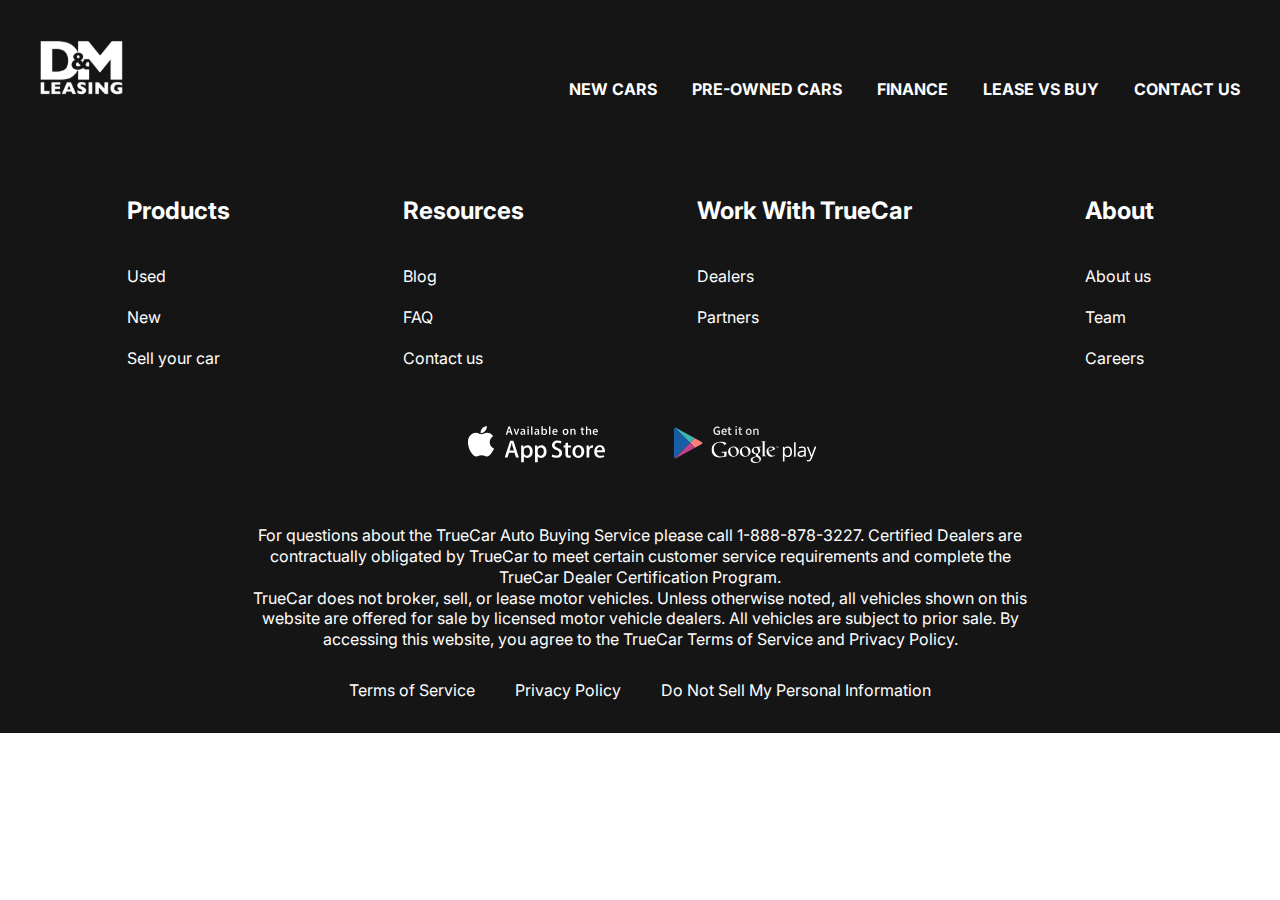
==== contacts.html @ 6f1bb2d2 "1" ====
<!DOCTYPE html>
<html lang="en">
<head>
  <meta charset="UTF-8">
  <meta http-equiv="X-UA-Compatible" content="IE=edge">
  <meta name="viewport" content="width=device-width, initial-scale=1.0">
  <title>Lease Car</title>
  <link rel="preconnect" href="https://fonts.googleapis.com">
<link rel="preconnect" href="https://fonts.gstatic.com" crossorigin>
<link href="https://fonts.googleapis.com/css2?family=Inter:wght@400;700&display=swap" rel="stylesheet">
  <link rel="stylesheet" href="/css/styles.css">
</head>
<body>

  <div class="wrapper">

    <header class="header">
      <div class="container">
        <div class="header__inner">
          <a href="#" class="logo">
            <img src="/images/logo.svg" alt="" class="logo__img">
          </a>
          <nav class="menu">
            <ul class="menu__list">
              <li class="menu__list-item"><a href="#" class="menu__list-link">NEW CARS</a></li>
              <li class="menu__list-item"><a href="#" class="menu__list-link">PRE-OWNED CARS</a></li>
              <li class="menu__list-item"><a href="#" class="menu__list-link">FINANCE</a></li>
              <li class="menu__list-item"><a href="#" class="menu__list-link">LEASE VS BUY</a></li>
              <li class="menu__list-item"><a href="#" class="menu__list-link">CONTACT US</a></li>
            </ul>
          </nav>
        </div>
      </div>
    </header>

    <main class="main">

    </main>

    <footer class="footer">
      <div class="container">
        <nav class="footer__menu">
          <ul class="footer__menu-list">
            <li class="footer__menu-item"><p class="footer__menu-title">Products</p></li>
            <li class="footer__menu-item"><a href="#" class="footer__menu-link">Used</a></li>
            <li class="footer__menu-item"><a href="#" class="footer__menu-link">New</a></li>
            <li class="footer__menu-item"><a href="#" class="footer__menu-link">Sell your car</a></li>
          </ul>
          <ul class="footer__menu-list">
            <li class="footer__menu-item"><p class="footer__menu-title">Resources</p></li>
            <li class="footer__menu-item"><a href="#" class="footer__menu-link">Blog</a></li>
            <li class="footer__menu-item"><a href="#" class="footer__menu-link">FAQ</a></li>
            <li class="footer__menu-item"><a href="#" class="footer__menu-link">Contact us</a></li>
          </ul>
          <ul class="footer__menu-list">
            <li class="footer__menu-item"><p class="footer__menu-title">Work With TrueCar</p></li>
            <li class="footer__menu-item"><a href="#" class="footer__menu-link">Dealers</a></li>
            <li class="footer__menu-item"><a href="#" class="footer__menu-link">Partners</a></li>
          </ul>
          <ul class="footer__menu-list">
            <li class="footer__menu-item"><p class="footer__menu-title">About</p></li>
            <li class="footer__menu-item"><a href="#" class="footer__menu-link">About us</a></li>
            <li class="footer__menu-item"><a href="#" class="footer__menu-link">Team</a></li>
            <li class="footer__menu-item"><a href="#" class="footer__menu-link">Careers</a></li>
          </ul> 
        </nav>
        <ul class="app">
          <li class="app__item">
            <a href="" class="app__item-link">
              <img class="app__item-img" src="/images/appstore.svg" alt="">
            </a>
          </li>
          <li class="app__item">
            <a href="" class="app__item-link">
              <img class="app__item-img" src="/images/googleplay.svg" alt="">
            </a>
          </li>
        </ul>
        <div class="footer__copy">
          <p class="footer__copy-text">
            For questions about the TrueCar Auto Buying Service please call 1-888-878-3227.
Certified Dealers are contractually obligated by TrueCar to meet certain customer service requirements and complete the TrueCar Dealer Certification Program.
          </p>
          <p class="footer__copy-text">
            TrueCar does not broker, sell, or lease motor vehicles. Unless otherwise noted, all vehicles shown on this website are offered for sale by licensed motor vehicle dealers. All vehicles are subject to prior sale. By accessing this website, you agree to the TrueCar Terms of Service and Privacy Policy.
          </p>
        </div>
        <nav class="copy__nav">
          <ul class="copy__nav-list">
            <li class="copy__nav-item"><a href="#" class="copy__nav-link">Terms of Service</a></li>
            <li class="copy__nav-item"><a href="#" class="copy__nav-link">Privacy Policy</a></li>
            <li class="copy__nav-item"><a href="#" class="copy__nav-link">Do Not Sell My Personal Information</a></li>
          </ul>
        </nav>
      </div>
    </footer>

  </div>

</body>
</html>
---- css/styles.css ----
html{
   box-sizing: border-box;
}

*, *::after, *::before {
   box-sizing: inherit;
   margin: 0;
   padding: 0;
}

html,
body{
   height: 100%;
}

ul{
   list-style: none;
}

a{
   text-decoration: none;
   color: inherit;
}

.wrapper{
   max-height: 100%;
   display: flex;
   flex-direction: column;
}

.container{
   max-width: 1220px;
   margin: 0 auto;
   padding: 0 10px;
}

body{
   font-family: 'Inter', sans-serif;
   font-size: 16px;
   font-weight: 400;
   line-height: 1.3;
}

.section-title{
   margin-bottom: 50px;
   font-size: 48px;
   font-weight: 700;
   text-align: center;
}

.header{
   background-color: #151515;
}
.header-main{
border-color: transparent;
position: absolute;
z-index: 5;
left: 0;
right: 0;
}

.header__inner{
   padding-top: 40px;
   padding-bottom: 45px;
   display: flex;
   justify-content: space-between;
   align-items: flex-end;
}

.menu__list{
   display: flex;
   gap: 35px;
}

.menu__list-link{
   color: #fff;
   text-transform: uppercase;
   font-weight: 700;
}

.footer{
   background-color: #151515;
   padding: 50px 0 32px;
   color: #fff;
}

.footer__menu{
   display: flex;
   justify-content: space-around;
   margin-bottom: 50px;
}

.footer__menu-list{
   max-width: 250px;
}

.footer__menu-title{
font-size: 24px;
font-weight: 700;
padding-bottom: 20px;
}

.footer__menu-item + .footer__menu-item{
padding-top: 20px;
}

.app{
   display: flex;
   justify-content: center;
   gap: 40px;
   margin-bottom: 52px;
}

.footer__copy{
   max-width: 800px;
   margin: 0 auto 30px;
   text-align: center;
}

.copy__nav-list{
   display: flex;
   justify-content: center;
   gap: 40px;
}

.main{
   flex-grow: 1;
}

.top{
color: #fff;
text-align: center;
padding-top: 250px;
padding-bottom: 50px;
position: absolute;
z-index: 5;
left: 0;
right: 0;
}

.title{
   padding-bottom: 40px;
   font-size: 96px;
   font-weight: 700;
}

.top__link{
   background-color: #151515;
   padding: 23px;
   max-width: 430px;
   width: 100%;
   display: inline-block;
   text-transform: uppercase;
   font-size: 36px;
   font-weight: 700;
}

.swiper-slide{
   background-repeat: no-repeat;
   background-size: cover;
   background-position: center;
   height: 100vh;
}

.swiper::after{
   content: '';
   background: rgba(21,21,21,.4);
   position: absolute;
   z-index: 5;
   top: 0;
   right: 0;
   bottom: 0;
   left: 0;
}

.swiper-pagination-bullet{
   width: 120px;
   height: 3px;
   background-color: #151515;
   border-radius: 0;
   opacity: 1;
}

.swiper-pagination-horizontal.swiper-pagination-bullets .swiper-pagination-bullet{
   margin: 0 15px;
}

.swiper-pagination-bullets.swiper-pagination-horizontal{
   bottom: 50px;
}

.swiper-pagination-bullet-active{
   height: 6px;
   background-color: #fff;
}

.why-lease{
   padding: 150px 0;
}

.why-lease__list{
   display: grid;
   grid-template-columns: repeat(4, 1fr);
   gap: 40px;
   text-align: center;
}

.why-lease__item-img{
   margin-bottom: 30px;
}

.why-lease__item-title{
   margin-bottom: 30px;
   font-size: 24px;
   font-weight: 700;
}

.why-lease__item-text{
   text-align: left;
}

.how-does{
   padding-bottom: 150px;
}

.how-does__inner{
   max-width: 600px;
   margin: 0 auto;
}

.how-does-title{
   font-size: 24px;
   font-weight: 700;
   padding-top: 50px;
}

.how-does__list{
   padding: 50px 0 70px;
   counter-reset: myCounter;
}

.how-does__list-item{
   list-style-type: none;
   width: 270px;
   position: relative;
   margin-left: auto;
   box-sizing: content-box;
   padding: 19px 0 19px 240px;
   min-height: 63px;
}

.how-does__list-item+.how-does__list-item{
   margin-top: 40px;
}

.how-does__list-item::before{
   counter-increment: myCounter;
   content: counter(myCounter);
   display: flex;
   background-color: #0066ff;
   font-size: 48px;
   font-weight: 700;
   width: 100px;
   height: 100px;
   justify-content: center;
   align-items: center;
   border-radius: 50%;
   color: #fff;
   position: absolute;
   left: 0;
}

.video{
   padding-bottom: 150px;
}

.vido__title{
   margin-bottom: 20px;
}

.video__text{
   font-size: 24px;
   font-weight: 700;
   color: #151515;
   margin-bottom: 50px;
   text-align: center;
}

.video__content{
   margin: 0 auto;
   display: block;
}

.important{
   margin-bottom: 150px;
   
}

.important__title{
   margin-bottom: 20px;
}

.important__text{
   max-width: 580px;
   margin: 0 auto 50px;
}

.important__list{
   display: grid;
   grid-template-columns: repeat(4, 1fr);
}

.important__item-img{
   margin-bottom: 20px;
}
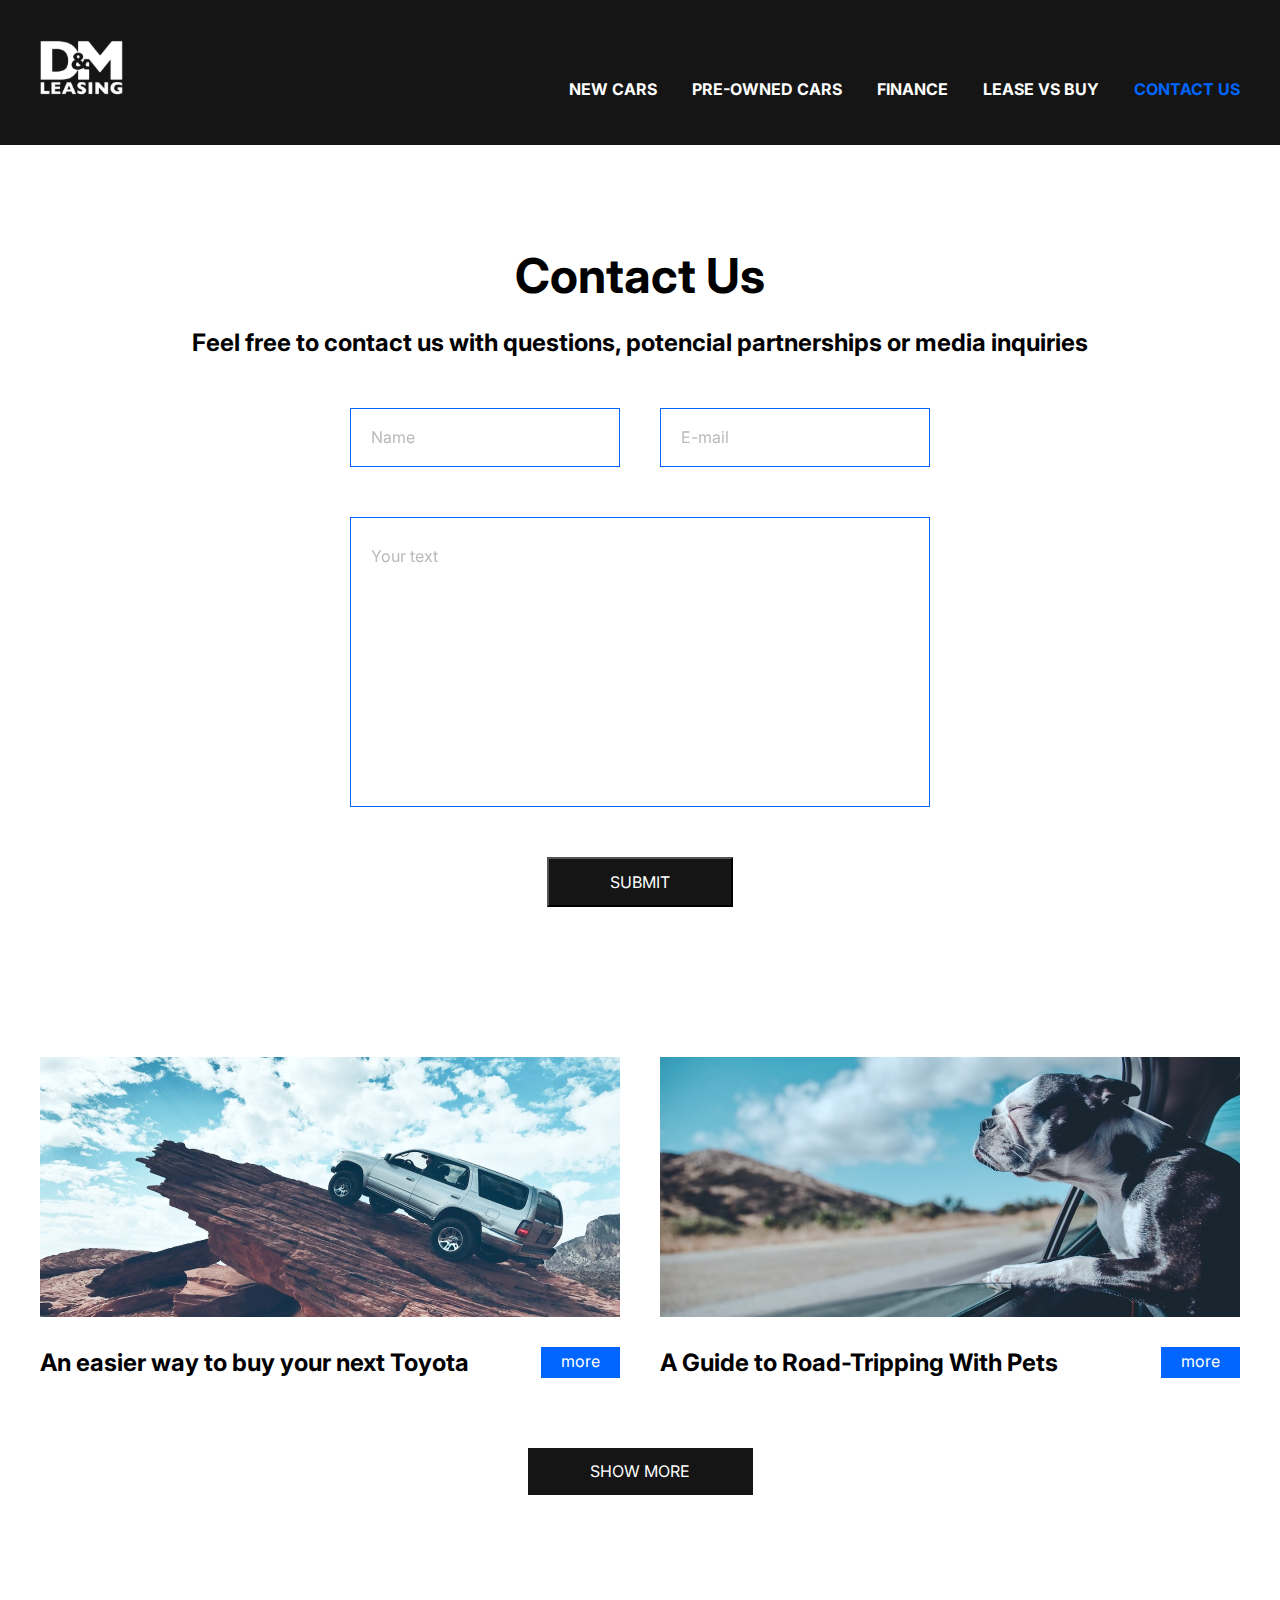
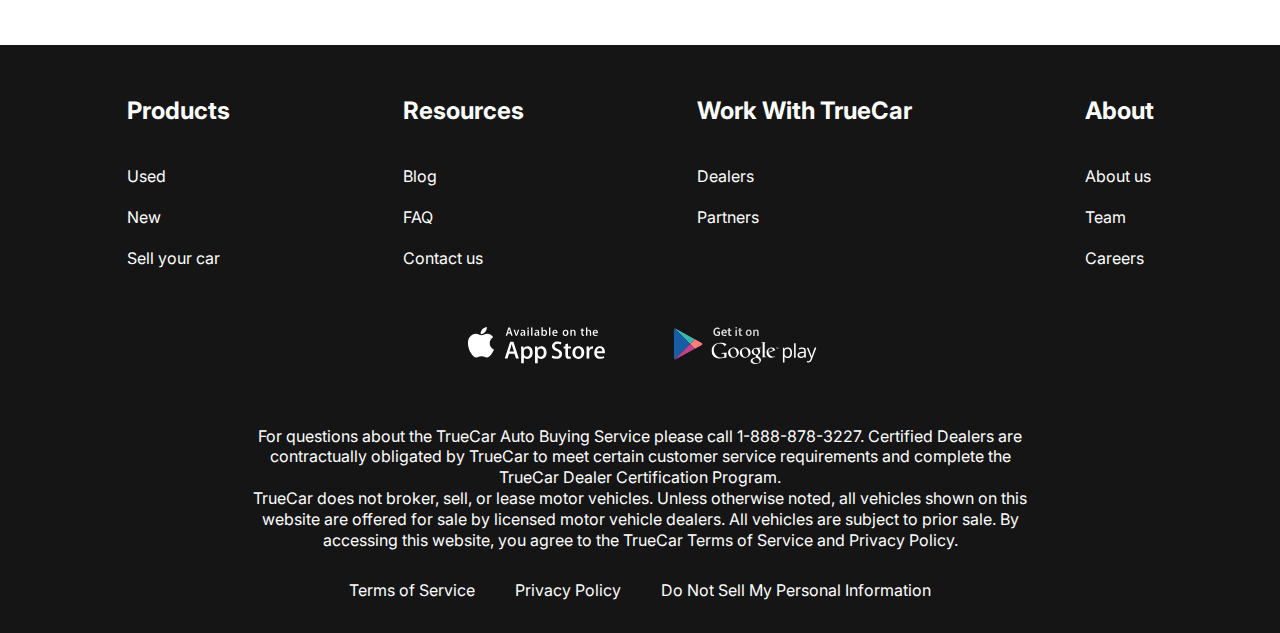
==== commit cb9c9e45: "add pages" ====
--- a/contacts.html
+++ b/contacts.html
@@ -8,7 +8,7 @@
   <link rel="preconnect" href="https://fonts.googleapis.com">
 <link rel="preconnect" href="https://fonts.gstatic.com" crossorigin>
 <link href="https://fonts.googleapis.com/css2?family=Inter:wght@400;700&display=swap" rel="stylesheet">
-  <link rel="stylesheet" href="/css/styles.css">
+  <link rel="stylesheet" href="./css/styles.css">
 </head>
 <body>
 
@@ -17,16 +17,16 @@
     <header class="header">
       <div class="container">
         <div class="header__inner">
-          <a href="#" class="logo">
+          <a href="./index.html" class="logo">
             <img src="/images/logo.svg" alt="" class="logo__img">
           </a>
           <nav class="menu">
             <ul class="menu__list">
-              <li class="menu__list-item"><a href="#" class="menu__list-link">NEW CARS</a></li>
+              <li class="menu__list-item"><a href="./new-cars.html" class="menu__list-link">NEW CARS</a></li>
               <li class="menu__list-item"><a href="#" class="menu__list-link">PRE-OWNED CARS</a></li>
               <li class="menu__list-item"><a href="#" class="menu__list-link">FINANCE</a></li>
               <li class="menu__list-item"><a href="#" class="menu__list-link">LEASE VS BUY</a></li>
-              <li class="menu__list-item"><a href="#" class="menu__list-link">CONTACT US</a></li>
+              <li class="menu__list-item"><a href="./contacts.html" class="menu__list-link menu__list-link--active">CONTACT US</a></li>
             </ul>
           </nav>
         </div>
@@ -34,7 +34,41 @@
     </header>
 
     <main class="main">
+      <section class="contacts">
+        <div class="container">
+          <h2 class="section-title contacts__title">
+            Contact Us
+          </h2>
+          <p class="contacts__text">
+            Feel free to contact us with questions, potencial partnerships or media inquiries
+          </p>
+          <form action="#" class="form">
+            <input type="text" class="form__input" placeholder="Name">
+            <input type="email" class="form__input" placeholder="E-mail">
+            <textarea class="form__textarea" placeholder="Your text"></textarea>
+            <button class="form__btn" type="submit">SUBMIT</button>
+          </form>
+        </div>
+      </section>
 
+      <section class="blog">
+        <div class="container">
+          <ul class="blog__art">
+            <li class="blog__item">
+              <img class="blog__item-img" src="./images/articles-1.jpg" alt="">
+              <h4 class="blog__item-title">An easier way to buy your next Toyota</h4>
+              <a class="blog__item-link" href="">more</a>
+            </li>
+            <li class="blog__item">
+              <img class="blog__item-img" src="./images/articles-2.jpg" alt="">
+              <h4 class="blog__item-title">A Guide to Road-Tripping With Pets</h4>
+              <a class="blog__item-link" href="">more</a>
+            </li>
+          </ul>
+          <a class="showmore-link" href="">SHOW MORE</a>
+        </div>
+        
+      </section>
     </main>
 
     <footer class="footer">
@@ -96,6 +130,6 @@
     </footer>
 
   </div>
-
+  <script src="js/main.js"></script>
 </body>
 </html>--- a/css/styles.css
+++ b/css/styles.css
@@ -54,7 +54,7 @@
 .header-main{
 border-color: transparent;
 position: absolute;
-z-index: 5;
+z-index: 10;
 left: 0;
 right: 0;
 }
@@ -78,6 +78,9 @@
    font-weight: 700;
 }
 
+.menu__list-link--active{
+   color: #0066ff;
+}
 .footer{
    background-color: #151515;
    padding: 50px 0 32px;
@@ -274,7 +277,7 @@
    padding-bottom: 150px;
 }
 
-.vido__title{
+.video__title{
    margin-bottom: 20px;
 }
 
@@ -313,3 +316,201 @@
 .important__item-img{
    margin-bottom: 20px;
 }
+
+.contacts{
+   padding: 100px 0px 150px;
+}
+
+.contacts__title{
+   margin-bottom: 20px;
+}
+
+.contacts__text{
+   margin-bottom: 50px;
+   font-weight: 700;
+   font-size: 24px;
+   text-align: center;
+   padding: 0 100px;
+}
+
+.form{
+   max-width: 580px;
+   margin: 0 auto;
+   display: flex;
+   justify-content: space-between;
+   flex-wrap: wrap;
+}
+
+.form__textarea{
+   width: 100%;
+}
+
+.form__input{
+   width: 270px;
+   padding: 18px 20px;
+   display: inline-block;
+   border: 1px solid #0066ff;
+   margin-bottom: 50px;
+   font-family: 'Inter', sans-serif;
+   font-size: 16px;
+   font-weight: 400;
+   line-height: 1.3;
+   color: #000;
+}
+.form__input::placeholder,
+.form__textarea::placeholder{
+   font-family: 'Inter', sans-serif;
+   font-size: 16px;
+   font-weight: 400;
+   line-height: 1.3;
+   opacity: 0.5;
+}
+
+.form__textarea{
+   width: 100%; 
+   height: 290px;
+   resize: none;
+   padding: 28px 20px;
+   font-family: 'Inter', sans-serif;
+   font-size: 16px;
+   font-weight: 400;
+   line-height: 1.3;
+   color: #000;
+   border: 1px solid #0066ff;
+   margin-bottom: 50px;
+}
+
+.form__btn{
+   text-transform: uppercase;
+   background-color: #151515;
+   color: #fff;
+   font-family: 'Inter', sans-serif;
+   font-size: 16px;
+   font-weight: 400;
+   padding: 13px 61px;
+   margin: 0 auto;
+   cursor: pointer;
+}
+
+.blog{
+   margin-bottom: 150px;
+}
+
+.blog__art{
+   display: grid;
+   grid-template-columns: repeat(2, 1fr);
+   gap: 40px;
+   margin-bottom: 70px;
+}
+
+.blog__item{
+   max-width: 580px;
+   display: flex;
+   flex-wrap: wrap;
+   justify-content: space-between;
+}
+
+.blog__item-img{
+   margin-bottom: 30px;
+   width: 100%;
+}
+.blog__item-title{
+   flex-basis: 446px;
+   font-size: 24px;
+   font-weight: 700;
+}
+
+.blog__item-link{
+   color: #fff;
+   background-color: #0066ff;
+   padding: 4px 20px;
+}
+
+.showmore-link{
+   text-transform: uppercase;
+   background-color: #151515;
+   padding: 13px;
+   color: #fff;
+   width: 225px;
+   margin: 0 auto;
+   text-align: center;
+   display: block;
+}
+
+.choose{
+   padding: 100px 0 150px;
+}
+
+.tabs__btn{
+   padding: 0 150px;
+   display: flex;
+   justify-content: space-between;
+   gap: 80px;
+   padding-bottom: 100px;  
+}
+
+.tabs__btn-item{
+   font-size: 24px;
+   font-weight: 700;
+   cursor: pointer;
+   border: none;
+   background-color: transparent;
+   padding: 0;
+}
+
+.tabs__btn-item--active{
+   color: #0066ff;
+}
+
+.tabs__content{
+   margin-bottom: 70px;
+}
+
+.tabs__content-item{
+   display: none;
+   grid-template-columns: repeat(4, 1fr);
+   gap: 100px 40px;
+}
+
+.tabs__content-item.tabs__content-item--active{
+   display: grid;
+}
+
+.card{
+   text-align: center;
+}
+
+.card__content{
+   padding: 0 5px;
+   border: 1px solid #0066ff;
+   border-top: 0;
+}
+
+.card__img{
+   display: block;
+}
+
+.card__title{
+   padding-top: 20px;
+   font-size: 24px;
+   font-weight: 700;
+   margin-bottom: 20px;
+}
+
+.card__text{
+   margin-bottom: 20px;
+}
+
+.card__price{
+   margin-bottom: 20px;
+   font-size: 24px;
+   font-weight: 700;
+}
+
+.card__link{
+   display: block;
+   color: #0066ff;
+   border: 1px solid #0066ff;
+   border-top: 0;
+}
+
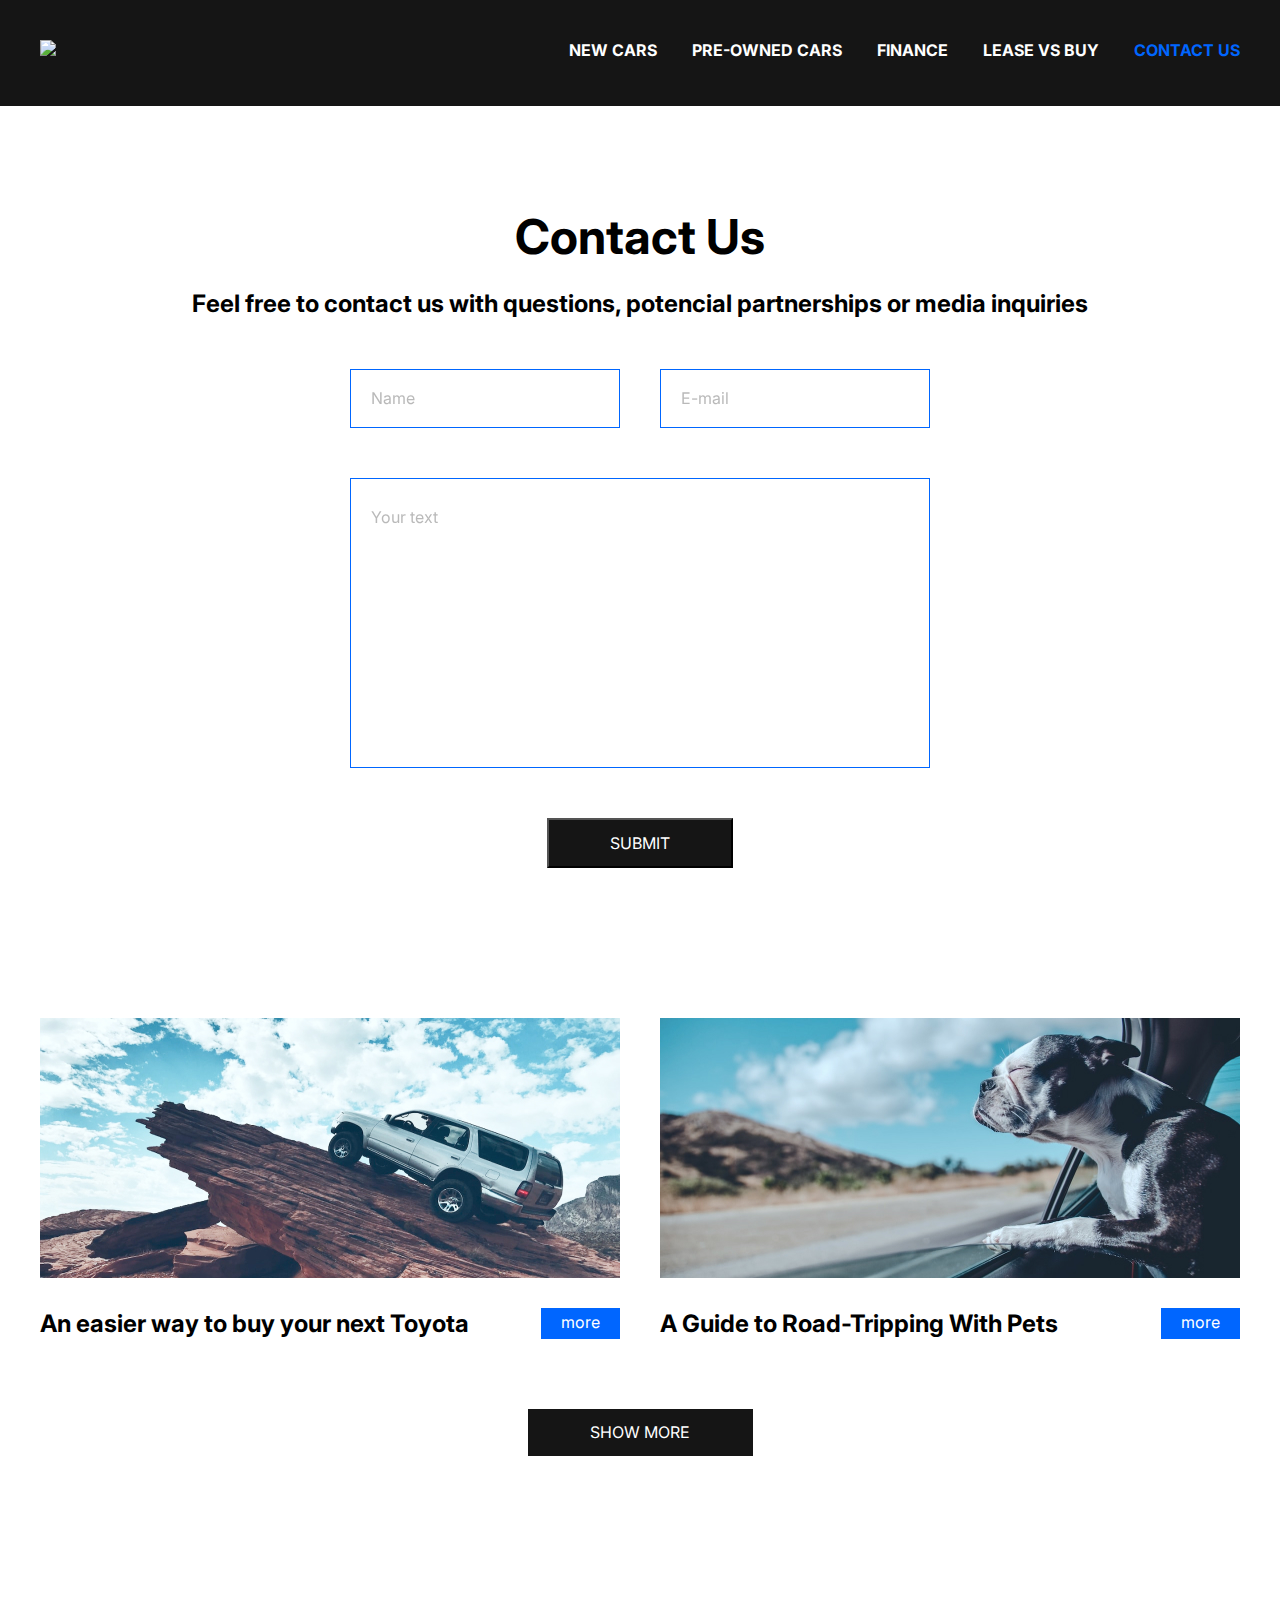
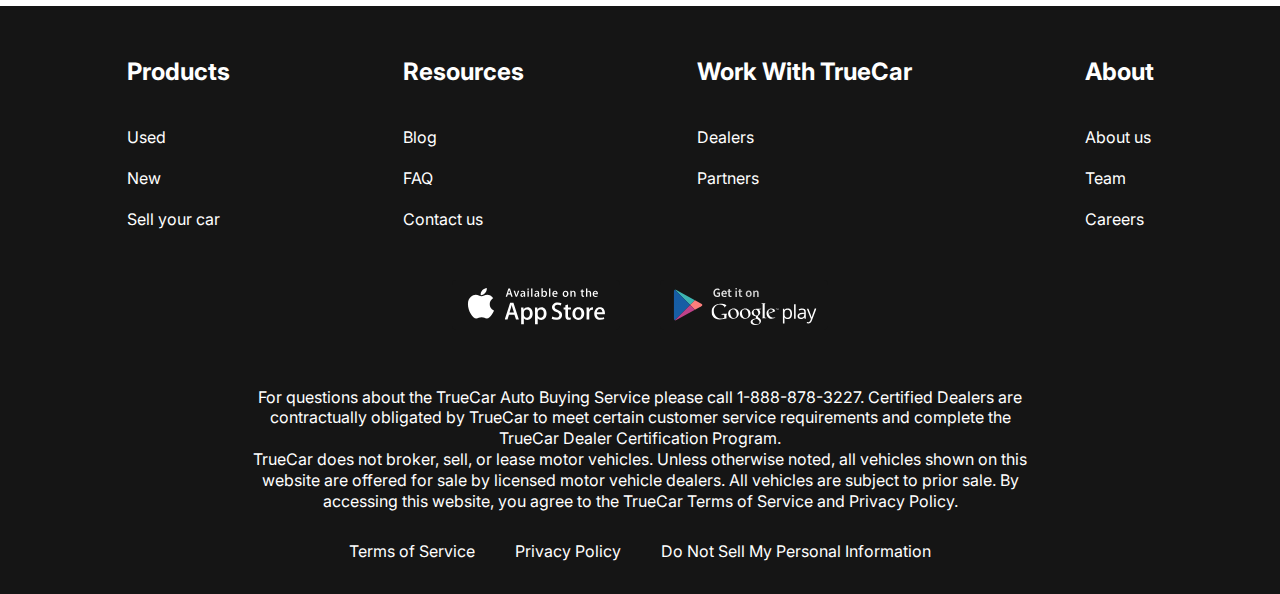
==== commit 2ccf8c32: "logo fix" ====
--- a/contacts.html
+++ b/contacts.html
@@ -18,7 +18,7 @@
       <div class="container">
         <div class="header__inner">
           <a href="./index.html" class="logo">
-            <img src="/images/logo.svg" alt="" class="logo__img">
+            <img src="./images/logo.svg alt=" class="logo__img">
           </a>
           <nav class="menu">
             <ul class="menu__list">
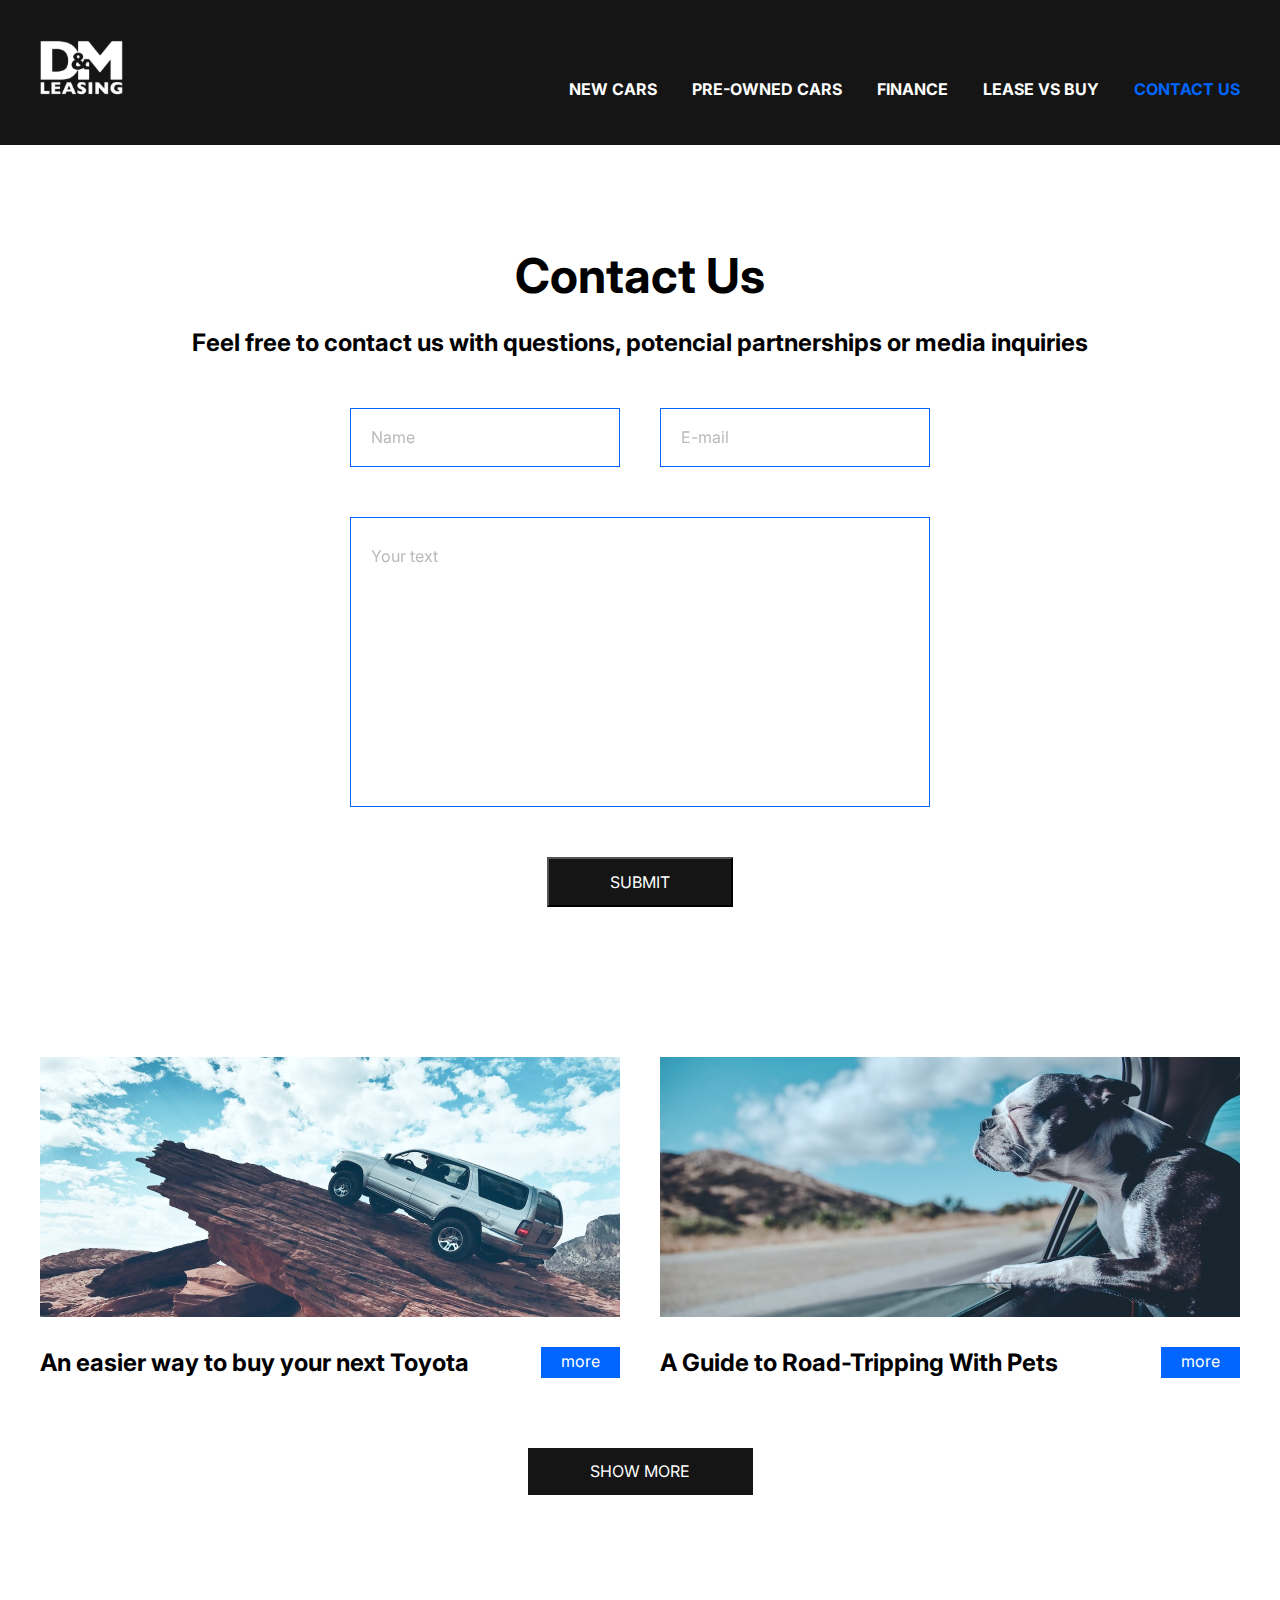
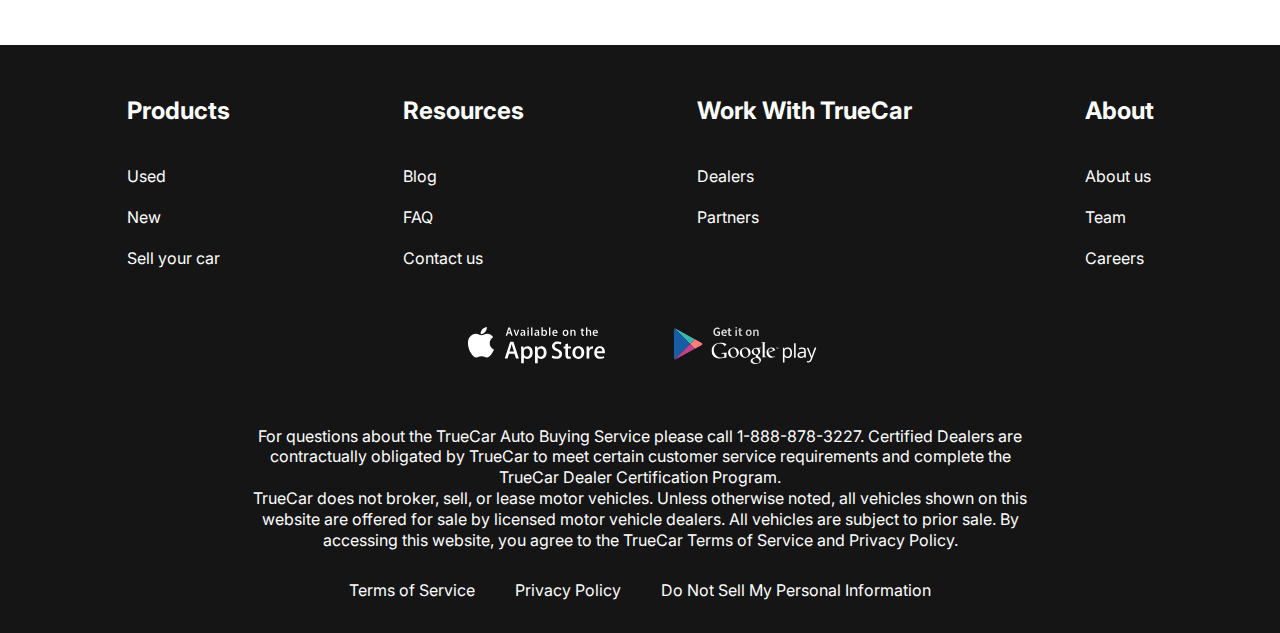
==== commit 69e7a85f: "logo fix" ====
--- a/contacts.html
+++ b/contacts.html
@@ -18,7 +18,7 @@
       <div class="container">
         <div class="header__inner">
           <a href="./index.html" class="logo">
-            <img src="./images/logo.svg alt=" class="logo__img">
+            <img src="./images/logo.svg" alt="" class="logo__img">
           </a>
           <nav class="menu">
             <ul class="menu__list">
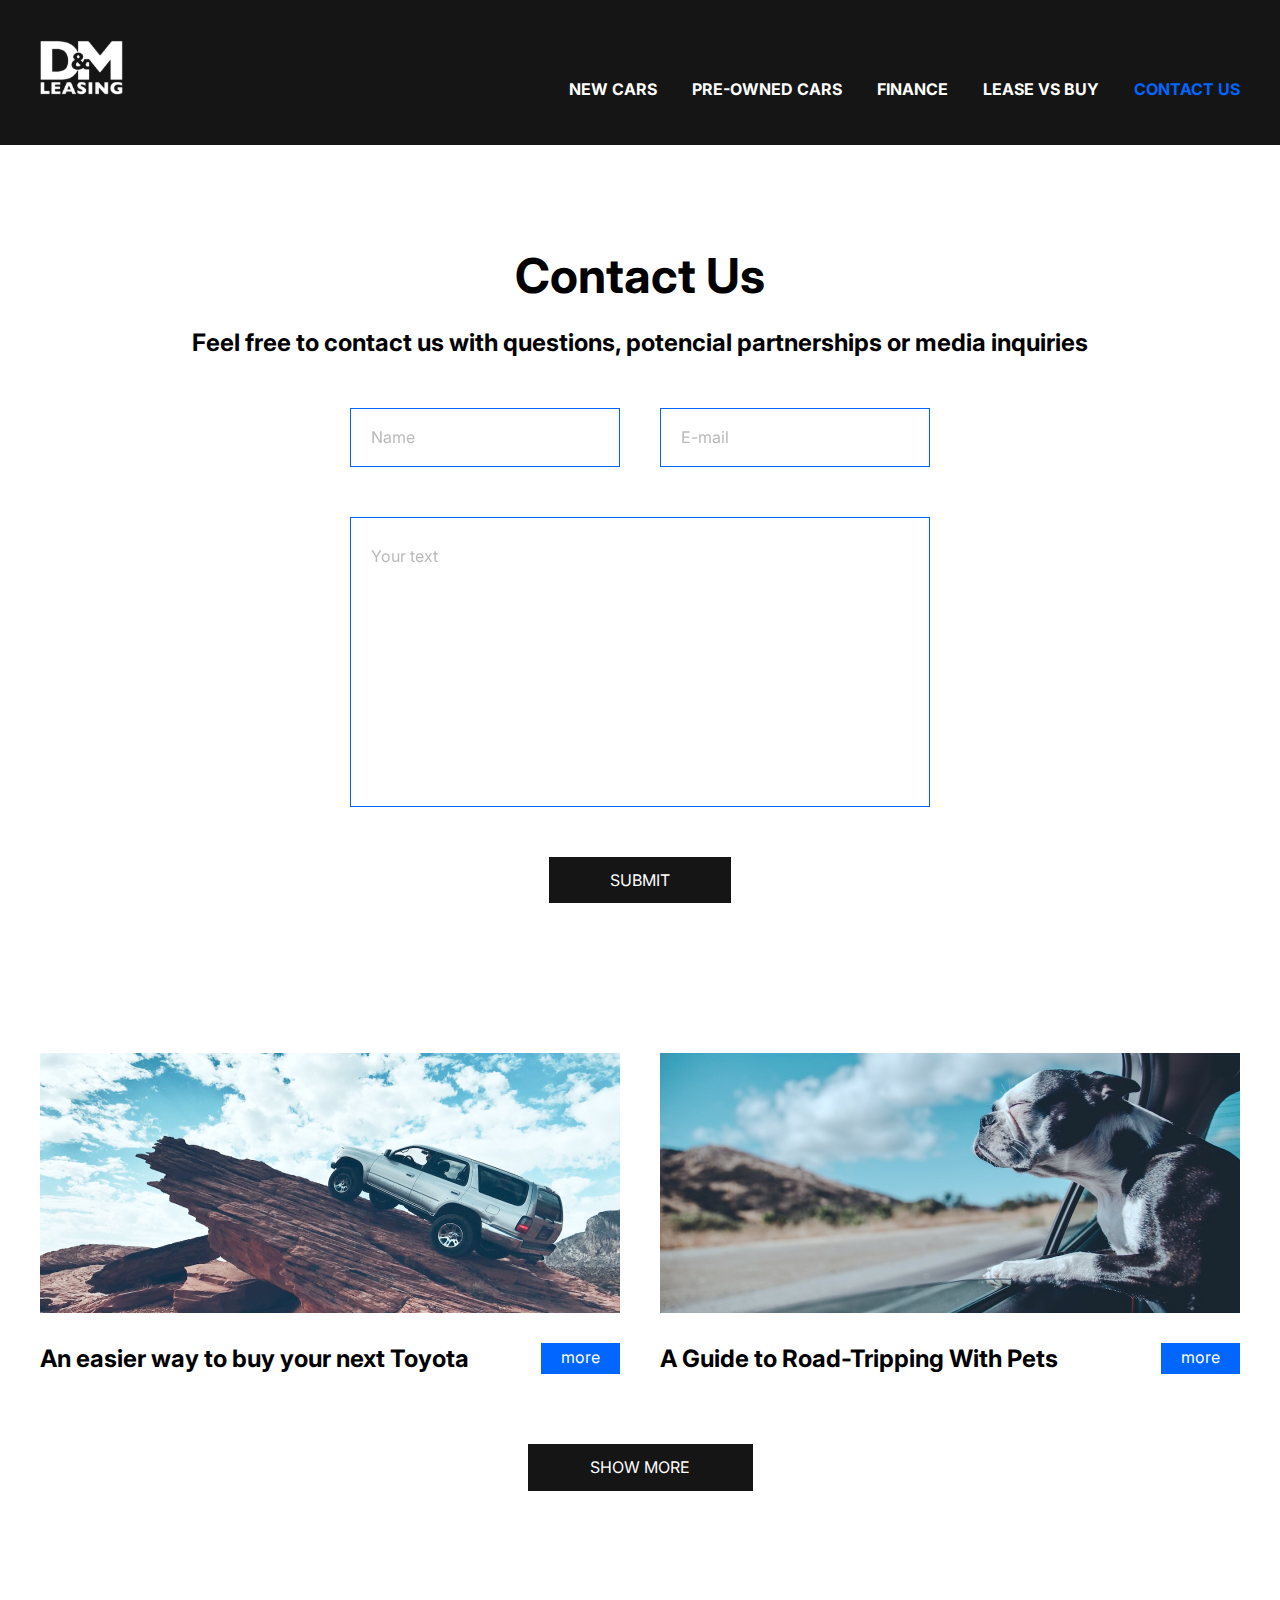
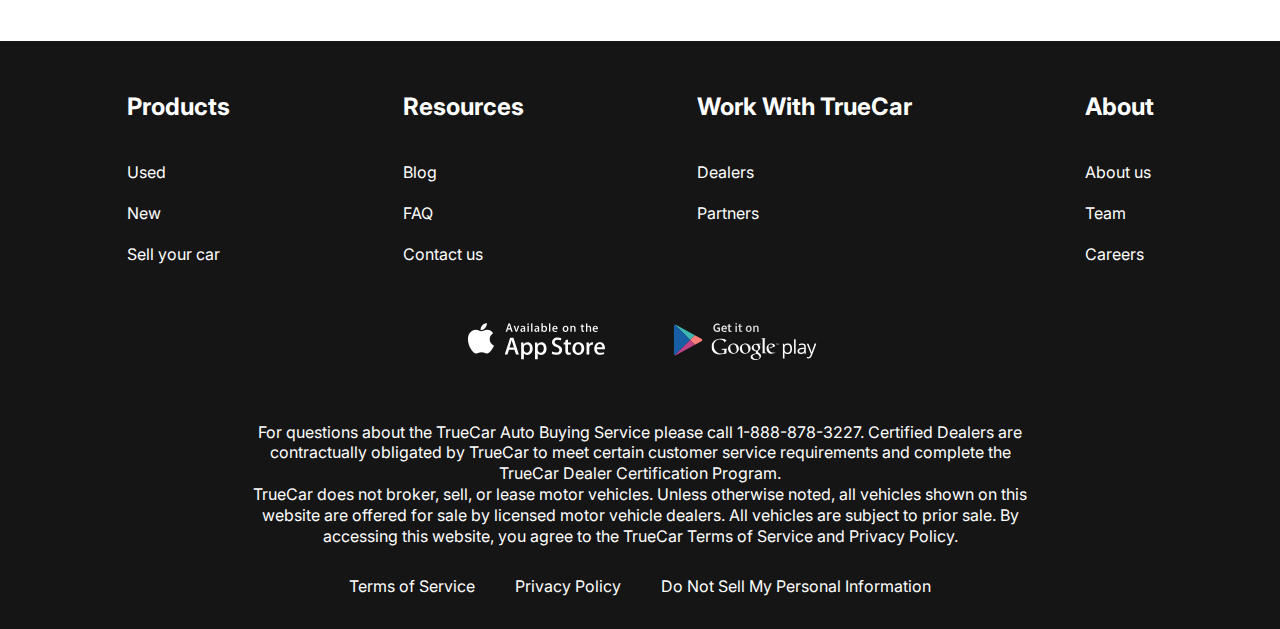
==== commit 29323248: "adaptive" ====
--- a/contacts.html
+++ b/contacts.html
@@ -21,6 +21,11 @@
             <img src="./images/logo.svg" alt="" class="logo__img">
           </a>
           <nav class="menu">
+            <button class="menu__btn">
+              <span></span>
+              <span></span>
+              <span></span>
+            </button>
             <ul class="menu__list">
               <li class="menu__list-item"><a href="./new-cars.html" class="menu__list-link">NEW CARS</a></li>
               <li class="menu__list-item"><a href="#" class="menu__list-link">PRE-OWNED CARS</a></li>
@@ -101,12 +106,12 @@
         <ul class="app">
           <li class="app__item">
             <a href="" class="app__item-link">
-              <img class="app__item-img" src="/images/appstore.svg" alt="">
+              <img class="app__item-img" src="./images/appstore.svg" alt="">
             </a>
           </li>
           <li class="app__item">
             <a href="" class="app__item-link">
-              <img class="app__item-img" src="/images/googleplay.svg" alt="">
+              <img class="app__item-img" src="./images/googleplay.svg" alt="">
             </a>
           </li>
         </ul>
--- a/css/styles.css
+++ b/css/styles.css
@@ -271,6 +271,7 @@
    color: #fff;
    position: absolute;
    left: 0;
+   top: 0;
 }
 
 .video{
@@ -390,6 +391,7 @@
    padding: 13px 61px;
    margin: 0 auto;
    cursor: pointer;
+   border: none;
 }
 
 .blog{
@@ -442,11 +444,10 @@
 }
 
 .tabs__btn{
-   padding: 0 150px;
+   padding: 0 150px 100px;
    display: flex;
    justify-content: space-between;
-   gap: 80px;
-   padding-bottom: 100px;  
+   gap: 80px; 
 }
 
 .tabs__btn-item{
@@ -488,6 +489,7 @@
 
 .card__img{
    display: block;
+   width: 100%;
 }
 
 .card__title{
@@ -514,3 +516,211 @@
    border-top: 0;
 }
 
+
+.menu__btn{
+   width: 30px;
+   height: 20px;
+   display: flex;
+   flex-direction: column;
+   justify-content: space-between;
+   padding: 0;border: none;
+   background-color: transparent;
+   cursor: pointer;
+   display: none;
+}
+
+.menu__btn span{
+   height: 2px;
+   background-color: #fff;
+   width: 100%;
+}
+
+@media (max-width: 1180px) {
+  .important__list{
+   gap: 30px 20px;
+  }
+  .important__item-img{
+   width: 100%;
+  } 
+  .tabs__content-item{
+   grid-template-columns: repeat(3,1fr);
+  }
+}
+
+@media (max-width: 1040px){
+   .video__content{
+      width: 100%;
+   }
+   .tabs__btn{
+      padding: 0 50px 50px;
+      gap: 20px;
+   }
+}
+@media (max-width: 911px){
+   .title{font-size: 80px;}
+}
+@media (max-width: 860px) {
+   .menu__btn{
+      display: flex;
+   }
+   .menu__btn,
+   .logo{
+      position: relative;
+      z-index: 10;
+   }
+   .menu__list{
+      position: absolute;
+      background-color: #151515;
+      z-index: 5;
+      flex-direction: column;
+      padding-top: 200px;
+      height: 100vh;
+      top: 0;
+      left: 0;
+      right: 0;
+      bottom: 0;
+      align-items: center;
+      transform: translateY(-100%);
+      transition: transform .3s ease;
+   }
+   .menu__list.menu__list--actve{
+      transform: translateY(0%);
+   }
+   .important__list{
+      grid-template-columns: repeat(2, 1fr);
+   }
+   .why-lease__list{
+      grid-template-columns: repeat(2, 1fr);
+      gap: 20px;
+   } 
+   .tabs__content-item{
+      grid-template-columns: repeat(2,1fr);
+     }
+
+}
+@media (max-width: 768px){
+   .title{
+      font-size: 70px;
+   }
+   .top__link{
+      padding: 16px;
+      max-width: 360px;
+      font-size: 28px;
+   }
+   .swiper-pagination-bullet{
+      width: 60px;
+   }
+   .swiper-pagination-bullet-active{
+      height: 4px;
+   }
+   .footer__menu{
+      display: grid;
+      grid-template-columns: repeat(2, 1fr);
+      gap: 40px;
+   }
+   .video__content{
+      height: 400px;
+   }
+}
+@media (max-width: 674px){
+   .title{
+      font-size: 59px;
+   }
+   .tabs__content-item{
+      grid-template-columns: repeat(1,1fr);
+     }
+   .tabs__btn{
+      font-size: 18px;
+   }
+   .blog__art{
+      grid-template-columns: repeat(1,1fr);
+   }
+   .tabs__btn{
+      flex-direction: column;
+      align-items: center;
+   }
+   .contacts{
+      padding: 50px 0;
+   }
+   .contacts__text{
+      padding: 0;
+   }
+   .form__input{
+      width: 100%;
+      margin-bottom: 30px;
+   }
+
+}
+@media (max-width: 574px){
+   .top__link{
+      font-size: 24px;
+      max-width: 315px;
+   }
+   .swiper-pagination-horizontal.swiper-pagination-bullets .swiper-pagination-bullet{
+      margin: 0 10px;
+   }
+   .swiper-pagination-bullets{
+      width: 35px;
+   }
+   .why-lease {
+      padding: 50px 0;
+   }
+   .why-lease__list {
+      grid-template-columns: repeat(1, 1fr);
+   }
+   .section-title {
+      font-size: 34px;
+   }
+   .how-does {
+      padding-bottom: 50px;
+   }
+   .how-does__list {
+      padding: 30px 0 40px;
+   }
+   .how-does__list-item{
+      padding: 65px 0 19px 0;
+      margin-right: auto;
+   }
+   .how-does__list-item::before{
+      right: 0;
+      margin: 0 auto;
+      width: 50px;
+      height: 50px;
+      font-size: 32px;
+   }
+
+   .video{
+      padding-bottom: 50px;
+   }
+   .video__content{
+      height: 200px;
+   }
+   .important__list{
+      grid-template-columns: repeat(1, 1fr);
+   }
+   .app,
+   .copy__nav-list{
+      flex-direction: column;
+      align-items: center;
+      gap: 20px;
+   }
+   .blog__item-title{
+      margin-bottom: 10px;
+   }
+   .blog__item-link{
+      margin-left: auto;
+      padding: 4px 25px;
+   }
+   .choose{
+      padding: 50px 0;
+   }
+   .tabs__btn{
+      flex-direction: column;
+   }
+   .tabs__content-item{
+      gap: 40px;
+   }
+   .blog{
+      padding-bottom: 50px;
+   }
+}